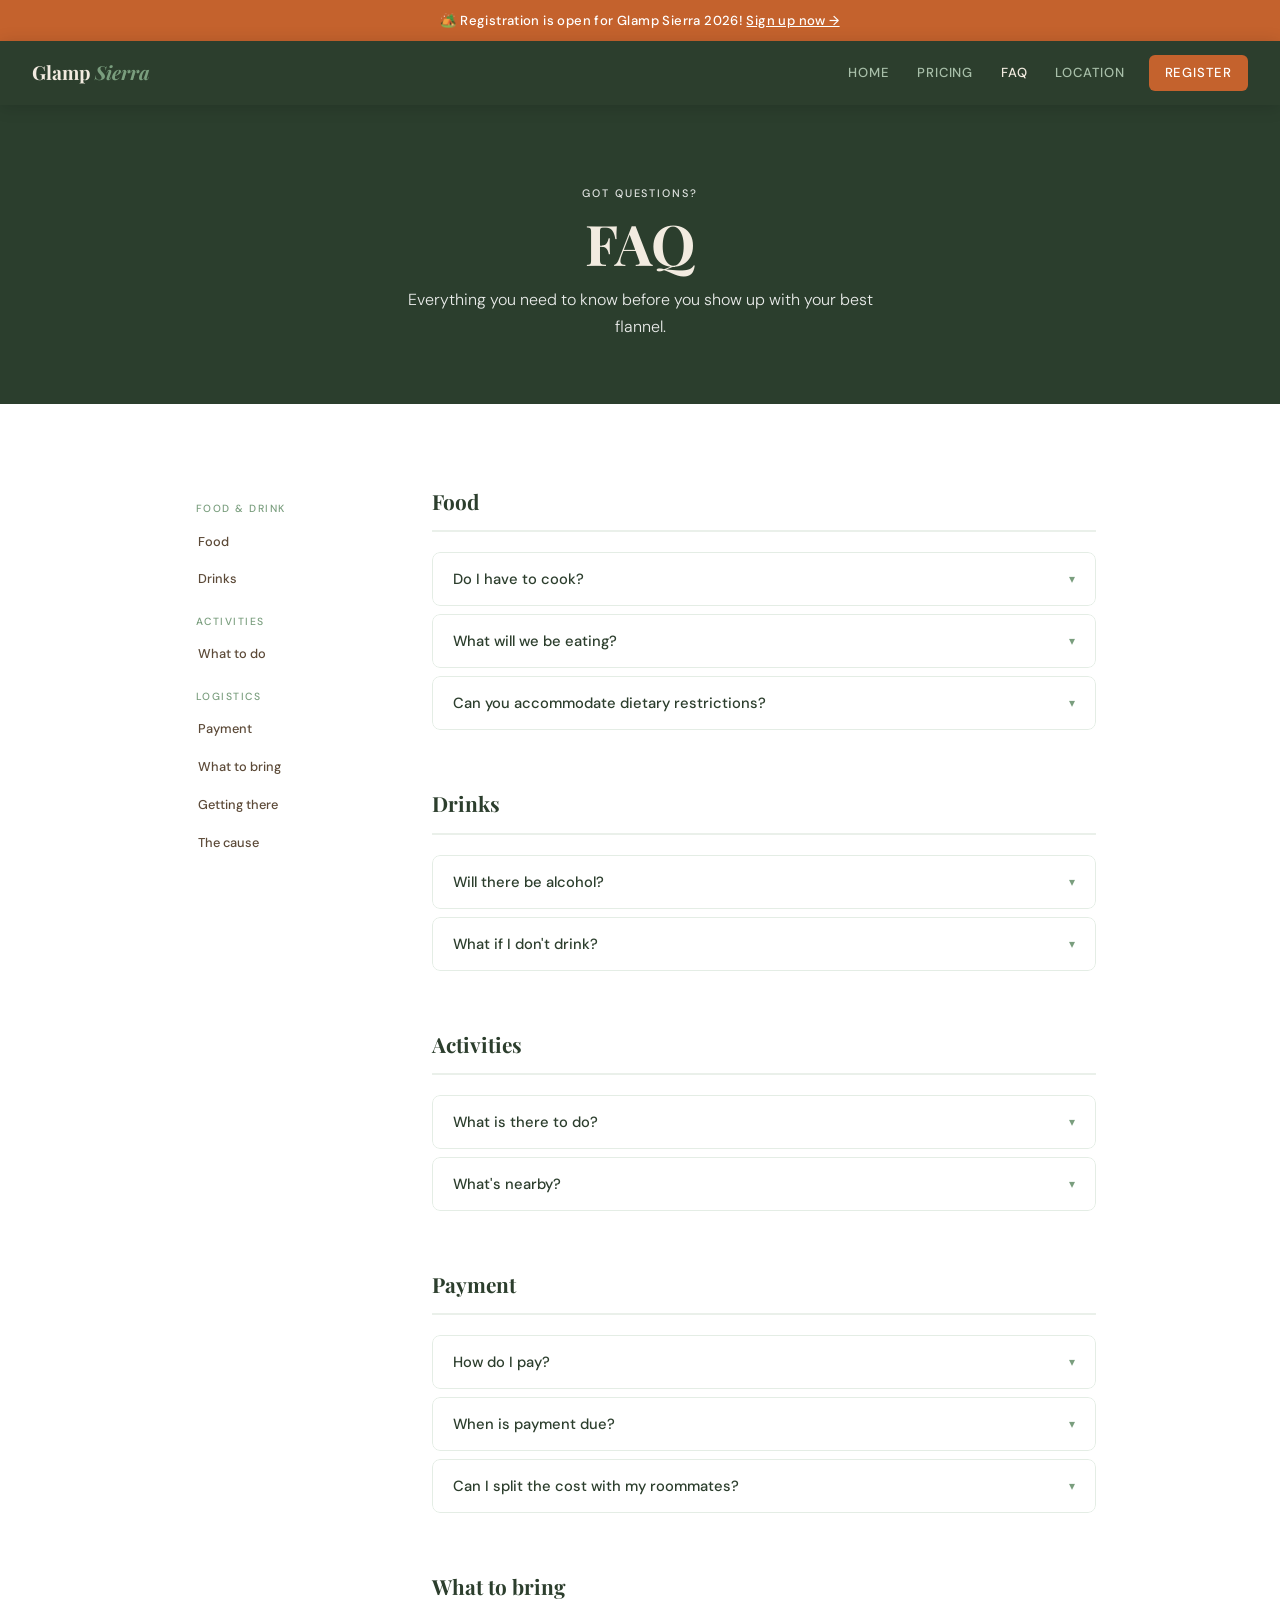
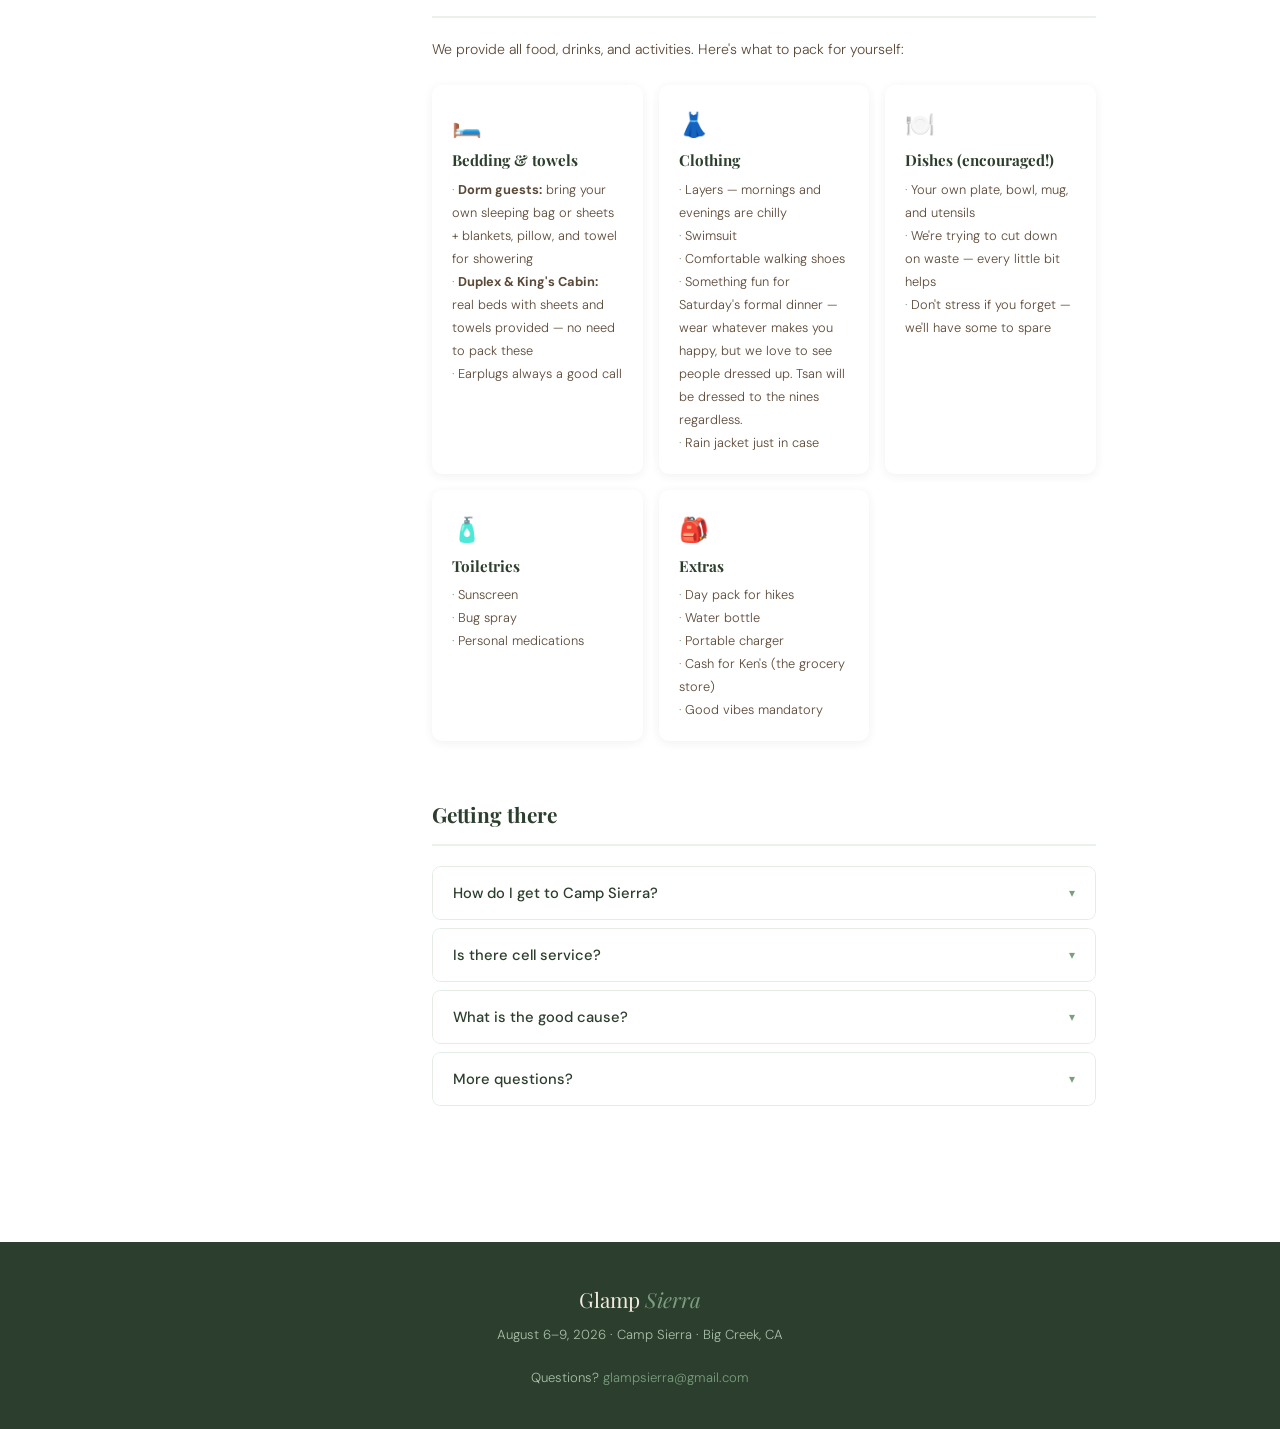
==== faq.html @ 7d4b9137 "Add files via upload" ====
<!DOCTYPE html>
<html lang="en">
<head>
<meta charset="UTF-8">
<meta name="viewport" content="width=device-width, initial-scale=1.0">
<title>FAQ — Glamp Sierra 2026</title>
<!-- Open Graph / iMessage / social preview -->
<!-- 📸 REPLACE the og:image URL below with your actual image URL once uploaded to GitHub -->
<meta property="og:type"        content="website">
<meta property="og:url"         content="https://www.glampsierra.com/faq">
<meta property="og:title"       content="FAQ — Glamp Sierra 2026">
<meta property="og:description" content="Everything you need to know before you show up with your best flannel.">
<meta property="og:image"       content="https://glampsierra.github.io/glamp-sierra/images/preview.jpeg">
<meta name="twitter:card"       content="summary_large_image">
<meta name="twitter:image"      content="https://glampsierra.github.io/glamp-sierra/images/preview.jpeg">
<link href="https://fonts.googleapis.com/css2?family=Playfair+Display:ital,wght@0,700;1,400&family=DM+Sans:wght@300;400;500&display=swap" rel="stylesheet">
<link rel="stylesheet" href="shared.css">
<style>
  .page-hero {
  background-image: url('images/dancing.jpeg');
}
.page-hero::before {
  background: rgba(44,62,45,0.65); /* adjust 0–1 for darkness */
}
.faq-layout { display: grid; grid-template-columns: 200px 1fr; gap: 3rem; align-items: start; }
@media (max-width: 700px) { .faq-layout { grid-template-columns: 1fr; } }

.faq-nav { position: sticky; top: 80px; }
.faq-nav a {
  display: block; font-size: 0.8rem; font-weight: 500; color: var(--bark);
  padding: 0.45rem 0.75rem; border-radius: 6px; text-decoration: none;
  border-left: 2px solid transparent; transition: all 0.2s;
  margin-bottom: 0.15rem;
}
.faq-nav a:hover { color: var(--pine); border-left-color: var(--sage); background: var(--mist); }
.faq-nav .faq-nav-section {
  font-size: 0.65rem; font-weight: 500; letter-spacing: 0.14em;
  text-transform: uppercase; color: var(--sage); margin: 1rem 0 0.4rem 0.75rem;
}

.faq-section { margin-bottom: 3.5rem; scroll-margin-top: 80px; }
.faq-section-title {
  font-family: 'Playfair Display', serif; font-size: 1.3rem; font-weight: 700;
  color: var(--pine); margin-bottom: 1.25rem; padding-bottom: 0.75rem;
  border-bottom: 2px solid var(--mist);
}

.faq-item { margin-bottom: 0.5rem; border-radius: 8px; overflow: hidden; }
.faq-q {
  width: 100%; text-align: left; background: var(--white);
  border: 1.5px solid #e4ede5; border-radius: 8px;
  padding: 1rem 1.25rem; font-family: 'DM Sans', sans-serif;
  font-size: 0.92rem; font-weight: 500; color: var(--pine);
  cursor: pointer; display: flex; justify-content: space-between; align-items: center;
  transition: all 0.2s;
}
.faq-q:hover { background: var(--mist); border-color: var(--sage); }
.faq-q.open { background: var(--mist); border-color: var(--pine); border-radius: 8px 8px 0 0; }
.faq-q .chevron { font-size: 0.75rem; transition: transform 0.2s; color: var(--sage); }
.faq-q.open .chevron { transform: rotate(180deg); }
.faq-a {
  display: none; padding: 1rem 1.25rem 1.25rem;
  background: var(--mist); border: 1.5px solid var(--pine);
  border-top: none; border-radius: 0 0 8px 8px;
  font-size: 0.88rem; color: var(--bark); line-height: 1.75;
}
.faq-a.open { display: block; }
.faq-a a { color: var(--ember); }

/* What to bring */
.bring-grid { display: grid; grid-template-columns: repeat(auto-fit, minmax(200px, 1fr)); gap: 1rem; margin-top: 1.25rem; }
.bring-card {
  background: var(--white); border-radius: 10px; padding: 1.25rem;
  box-shadow: 0 2px 10px rgba(44,62,45,0.07);
}
.bring-card .bring-icon { font-size: 1.5rem; margin-bottom: 0.5rem; }
.bring-card h4 { font-family: 'Playfair Display', serif; font-size: 0.95rem; color: var(--pine); margin-bottom: 0.5rem; }
.bring-card ul { list-style: none; font-size: 0.8rem; color: var(--bark); line-height: 1.8; }
.bring-card ul li::before { content: '· '; color: var(--sage); }
</style>
</head>
<body>

<div class="announce">
  🏕️ Registration is open for Glamp Sierra 2026! <a href="registration.html">Sign up now →</a>
</div>

<nav>
  <a href="index.html" class="nav-logo">Glamp <em>Sierra</em></a>
  <button class="nav-hamburger" onclick="this.nextElementSibling.classList.toggle('open')" aria-label="Menu">
    <span></span><span></span><span></span>
  </button>
  <div class="nav-links">
    <a href="index.html">Home</a>
    <a href="pricing.html">Pricing</a>
    <a href="faq.html" class="active">FAQ</a>
    <a href="location.html">Location</a>
    <a href="registration.html" class="register-link">Register</a>
  </div>
</nav>

<div class="page-hero">
  <span class="eyebrow">Got questions?</span>
  <h1>FAQ</h1>
  <p>Everything you need to know before you show up with your best flannel.</p>
</div>

<section class="section">
  <div class="container">
    <div class="faq-layout">

      <!-- Sidebar nav -->
      <aside class="faq-nav" id="faqNav">
        <div class="faq-nav-section">Food & Drink</div>
        <a href="#food">Food</a>
        <a href="#drinks">Drinks</a>
        <div class="faq-nav-section">Activities</div>
        <a href="#activities">What to do</a>
        <div class="faq-nav-section">Logistics</div>
        <a href="#payment">Payment</a>
        <a href="#bring">What to bring</a>
        <a href="#getting-there">Getting there</a>
        <a href="#getting-there">The cause</a>
      </aside>

      <!-- FAQ content -->
      <div>

        <div class="faq-section" id="food">
          <div class="faq-section-title">Food</div>

          <div class="faq-item">
            <button class="faq-q" onclick="toggleFaq(this)">Do I have to cook? <span class="chevron">▾</span></button>
            <div class="faq-a">Nope, no cooking for you! Meals are provided all weekend (we even like vegans). Most importantly, the coffee will be just as strong.</div>
          </div>

          <div class="faq-item">
            <button class="faq-q" onclick="toggleFaq(this)">What will we be eating? <span class="chevron">▾</span></button>
            <div class="faq-a">It's Glamping, so no beans n' franks. Menu planning is underway, but by popular demand we'll have beignets and coffee for those of you who missed JazzFest. Saturday's formal dinner will feature Italian cheeses to go with some amazing sparkling waters.</div>
          </div>

          <div class="faq-item">
            <button class="faq-q" onclick="toggleFaq(this)">Can you accommodate dietary restrictions? <span class="chevron">▾</span></button>
            <div class="faq-a">Yes! Please note any dietary restrictions or allergies in your registration (vegetarian, gluten-free, shellfish allergy, no red meat, etc.) and we'll make sure you're taken care of.</div>
          </div>
        </div>

        <div class="faq-section" id="drinks">
          <div class="faq-section-title">Drinks</div>

          <div class="faq-item">
            <button class="faq-q" onclick="toggleFaq(this)">Will there be alcohol? <span class="chevron">▾</span></button>
            <div class="faq-a">It's glamping, folks — have you met us? Besides our nightly wine and cheese, last year's gin tasting will be replaced with a single malt scotch tasting led by Noah "I-canna-do-it-Captain" Friedman-Biglin. Get yer eye droppers ready.</div>
          </div>

          <div class="faq-item">
            <button class="faq-q" onclick="toggleFaq(this)">What if I don't drink? <span class="chevron">▾</span></button>
            <div class="faq-a">No problem at all — choose the no-alcohol meal plan ($175/person) and you'll have full access to all meals plus a great selection of non-alcoholic beverages. You'll just save $75 and remember more of the weekend.</div>
          </div>
        </div>

        <div class="faq-section" id="activities">
          <div class="faq-section-title">Activities</div>

          <div class="faq-item">
            <button class="faq-q" onclick="toggleFaq(this)">What is there to do? <span class="chevron">▾</span></button>
            <div class="faq-a">Where do we begin. Besides the normal mountain-y things — hiking, swimming, eating, and drinking — we have a packed schedule:
              <br><br>
              <strong>Food & drink events:</strong> Nightly wine and cheese, cheese fondue, a featured tasting, and a formal Saturday dinner.
              <br><br>
              <strong>Activities:</strong> Movie night, arts & crafts (dish towel stamping with a carved potato — yes, really), meteor shower watching, pontoon boat rental on the lake (great for watching Kevin train for a triathlon from a comfortable seated position, with snacks), and Noah leading a hike (attendance strongly encouraged for finding your way back to camp afterwards).
              <br><br>
              <strong>Games:</strong> Celebrity — our beloved and highly competitive group guessing game, similar to Taboo/Fishbowl. Teams take turns guessing famous names from clues. It's chaotic, it's intense, and it's the source of about 40% of Glamp Sierra's most memorable moments. Rules explained at camp. Jeffrey is still not allowed to nominate German royalty from the 18th century. There's also a strong rumor of game night featuring bid whist, dominoes (Wedel Rules), cribbage, and full-contact butterfly wrestling.
              <br><br>
              Glamping is a collaborative effort — if you'd like to lead an activity, let us know!
            </div>
          </div>

          <div class="faq-item">
            <button class="faq-q" onclick="toggleFaq(this)">What's nearby? <span class="chevron">▾</span></button>
            <div class="faq-a">Camp Sierra is 8 miles (15 min) from Shaver Lake, which has boat rentals, swimming beaches, and several restaurants and bars. Huntington Lake is 7 miles (25 min) away with swimming and boating. The area has excellent hiking — check the <a href="location.html">Location page</a> for our favorites.</div>
          </div>
        </div>

        <div class="faq-section" id="payment">
          <div class="faq-section-title">Payment</div>

          <div class="faq-item">
            <button class="faq-q" onclick="toggleFaq(this)">How do I pay? <span class="chevron">▾</span></button>
            <div class="faq-a">After you complete registration, you'll see payment instructions for the method you chose: Venmo, Zelle, PayPal (friends &amp; family), or check at camp. For Venmo, PayPal, and Zelle — please send as friends &amp; family to avoid fees. Include your name in the memo so we can match your payment.</div>
          </div>

          <div class="faq-item">
            <button class="faq-q" onclick="toggleFaq(this)">When is payment due? <span class="chevron">▾</span></button>
            <div class="faq-a">We ask that you send payment at your earliest convenience after registering — just don't make us chase you down at camp! 
              <br><br>
              If you have any issues, just reach out at <a href="mailto:glampsierra@gmail.com">glampsierra@gmail.com</a> and we'll work something out.</div>
          </div>

          <div class="faq-item">
            <button class="faq-q" onclick="toggleFaq(this)">Can I split the cost with my roommates? <span class="chevron">▾</span></button>
            <div class="faq-a">Absolutely! You have two options:
              <br><br>
              <strong>Option 1 — Register as a group:</strong> One person registers the whole room, adds all roommates, and pays the full total. You'll then handle collecting from your friends yourself — Venmo requests, the honor system, whatever works for your crew. We trust you.
              <br><br>
              <strong>Option 2 — Register individually:</strong> One person books the room first, then everyone else uses the "Join a reservation" option to add themselves separately. Each person pays their own share directly. Easy, no IOUs required.
              <br><br>
              Up to you!
            </div>
          </div>
        </div>

        <div class="faq-section" id="bring">
          <div class="faq-section-title">What to bring</div>
          <p style="color:var(--bark);font-size:0.88rem;margin-bottom:1.5rem;">We provide all food, drinks, and activities. Here's what to pack for yourself:</p>

          <div class="bring-grid">
            <div class="bring-card">
              <div class="bring-icon">🛏️</div>
              <h4>Bedding & towels</h4>
              <ul>
                <li><strong>Dorm guests:</strong> bring your own sleeping bag or sheets + blankets, pillow, and towel for showering</li>
                <li><strong>Duplex & King's Cabin:</strong> real beds with sheets and towels provided — no need to pack these</li>
                <li>Earplugs always a good call</li>
              </ul>
            </div>
            <div class="bring-card">
              <div class="bring-icon">👗</div>
              <h4>Clothing</h4>
              <ul>
                <li>Layers — mornings and evenings are chilly</li>
                <li>Swimsuit</li>
                <li>Comfortable walking shoes</li>
                <li>Something fun for Saturday's formal dinner — wear whatever makes you happy, but we love to see people dressed up. Tsan will be dressed to the nines regardless.</li>
                <li>Rain jacket just in case</li>
              </ul>
            </div>
            <div class="bring-card">
              <div class="bring-icon">🍽️</div>
              <h4>Dishes (encouraged!)</h4>
              <ul>
                <li>Your own plate, bowl, mug, and utensils</li>
                <li>We're trying to cut down on waste — every little bit helps</li>
                <li>Don't stress if you forget — we'll have some to spare</li>
              </ul>
            </div>
            <div class="bring-card">
              <div class="bring-icon">🧴</div>
              <h4>Toiletries</h4>
              <ul>
                <li>Sunscreen</li>
                <li>Bug spray</li>
                <li>Personal medications</li>
              </ul>
            </div>
            <div class="bring-card">
              <div class="bring-icon">🎒</div>
              <h4>Extras</h4>
              <ul>
                <li>Day pack for hikes</li>
                <li>Water bottle</li>
                <li>Portable charger</li>
                <li>Cash for Ken's (the grocery store)</li>
                <li>Good vibes mandatory</li>
              </ul>
            </div>
          </div>
        </div>

        <div class="faq-section" id="getting-there">
          <div class="faq-section-title">Getting there</div>

          <div class="faq-item">
            <button class="faq-q" onclick="toggleFaq(this)">How do I get to Camp Sierra? <span class="chevron">▾</span></button>
            <div class="faq-a">Camp Sierra is located at 40801 CA-168, Big Creek, CA 93605 in the Sierra Nevada mountains — about 60 miles northeast of Fresno. See the <a href="location.html">Location page</a> for a map and directions.</div>
          </div>

          <div class="faq-item">
            <button class="faq-q" onclick="toggleFaq(this)">Is there cell service? <span class="chevron">▾</span></button>
            <div class="faq-a">Verizon works great, AT&T is decent, and everyone else is on their own. WiFi is available in the lodge buildings. Download your offline maps before you head up the mountain just in case.</div>
          </div>

          <div class="faq-item">
            <button class="faq-q" onclick="toggleFaq(this)">What is the good cause? <span class="chevron">▾</span></button>
            <div class="faq-a">Camp Sierra holds a very special place in the hearts of our organizers Tsan and Molly, who both grew up going to family camp here. In September 2020, the Creek Fire — one of the largest wildfires in California history — started just half a mile from camp. Luckily the majority of camp was spared, but the outdoor chapel burned to the ground and the surrounding area was badly damaged. Camp Sierra is actively rebuilding, and groups like ours renting the facilities make a real difference to their operating budget. We come back every year because we want to make sure this special place sticks around for many more generations to enjoy.
              <br><br>
              You'll notice the burn area as you drive in — but look beyond it, because the wildflowers are beginning to grow back, and it's genuinely beautiful.
            </div>
          </div>

          <div class="faq-item">
            <button class="faq-q" onclick="toggleFaq(this)">More questions? <span class="chevron">▾</span></button>
            <div class="faq-a">Email us at <a href="mailto:glampsierra@gmail.com">glampsierra@gmail.com</a> — we're happy to help.</div>
          </div>
        </div>

      </div>
    </div>
  </div>
</section>

<footer>
  <span class="footer-logo">Glamp <em>Sierra</em></span>
  August 6–9, 2026 · Camp Sierra · Big Creek, CA<br><br>
  Questions? <a href="mailto:glampsierra@gmail.com">glampsierra@gmail.com</a>
</footer>

<script>
function toggleFaq(btn) {
  const answer = btn.nextElementSibling;
  const isOpen = btn.classList.contains('open');
  // close all
  document.querySelectorAll('.faq-q.open').forEach(b => { b.classList.remove('open'); b.nextElementSibling.classList.remove('open'); });
  if (!isOpen) { btn.classList.add('open'); answer.classList.add('open'); }
}
document.querySelectorAll('.nav-links a').forEach(a => {
  a.addEventListener('click', () => document.querySelector('.nav-links').classList.remove('open'));
});
</script>
</body>
</html>
---- shared.css ----
/* ── Reset & tokens ── */
*, *::before, *::after { box-sizing: border-box; margin: 0; padding: 0; }

:root {
  --pine:   #2C3E2D;
  --pine2:  #3d5a3e;
  --sage:   #7A9E7E;
  --sage2:  #a8bfa9;
  --dawn:   #F2EBE0;
  --ember:  #C4622D;
  --bark:   #5C4A38;
  --mist:   #EAF0EA;
  --white:  #FFFFFF;
  --gray:   #f7f7f5;
  --text:   #2C3E2D;
  --radius: 12px;
}

html { scroll-behavior: smooth; }

body {
  font-family: 'DM Sans', sans-serif;
  font-weight: 300;
  color: var(--text);
  background: var(--white);
  line-height: 1.65;
}

/* ── Typography ── */
h1, h2, h3, h4 {
  font-family: 'Playfair Display', serif;
  font-weight: 700;
  line-height: 1.15;
}
em { font-style: italic; color: var(--sage); }
a { color: var(--ember); text-decoration: none; }
a:hover { text-decoration: underline; }

/* ── Nav ── */
nav {
  position: sticky; top: 0; z-index: 100;
  background: var(--pine);
  display: flex; align-items: center; justify-content: space-between;
  padding: 0 2rem;
  height: 64px;
  box-shadow: 0 2px 16px rgba(0,0,0,0.15);
}
.nav-logo {
  font-family: 'Playfair Display', serif;
  font-size: 1.2rem;
  color: var(--dawn);
  font-weight: 700;
  text-decoration: none;
}
.nav-logo em { color: var(--sage); font-style: italic; }
.nav-links { display: flex; gap: 0.25rem; align-items: center; }
.nav-links a {
  color: var(--sage2);
  font-size: 0.82rem;
  font-weight: 500;
  letter-spacing: 0.06em;
  text-transform: uppercase;
  padding: 0.4rem 0.75rem;
  border-radius: 6px;
  transition: all 0.2s;
  text-decoration: none;
}
.nav-links a:hover { color: var(--dawn); background: rgba(255,255,255,0.08); }
.nav-links a.active { color: var(--dawn); }
.nav-links .register-link {
  background: var(--ember);
  color: white !important;
  padding: 0.45rem 1rem;
  border-radius: 6px;
  margin-left: 0.5rem;
}
.nav-links .register-link:hover { background: #b0561f; }

/* Hamburger for mobile */
.nav-hamburger {
  display: none;
  flex-direction: column;
  gap: 5px;
  background: none;
  border: none;
  cursor: pointer;
  padding: 4px;
}
.nav-hamburger span {
  display: block; width: 24px; height: 2px;
  background: var(--dawn); border-radius: 2px;
  transition: all 0.2s;
}

@media (max-width: 680px) {
  .nav-links { display: none; flex-direction: column; position: absolute; top: 64px; left: 0; right: 0; background: var(--pine); padding: 1rem; gap: 0.25rem; }
  .nav-links.open { display: flex; }
  .nav-links a { font-size: 0.9rem; padding: 0.6rem 1rem; }
  .nav-hamburger { display: flex; }
}

/* ── Announcement bar ── */
.announce {
  background: var(--ember);
  color: white;
  text-align: center;
  padding: 0.6rem 1rem;
  font-size: 0.82rem;
  font-weight: 500;
  letter-spacing: 0.03em;
}
.announce a { color: white; text-decoration: underline; }

/* ── Buttons ── */
.btn {
  display: inline-block;
  padding: 0.85rem 2rem;
  border-radius: 8px;
  font-family: 'DM Sans', sans-serif;
  font-size: 0.9rem;
  font-weight: 500;
  cursor: pointer;
  border: none;
  transition: all 0.2s;
  letter-spacing: 0.02em;
  text-decoration: none;
}
.btn-pine { background: var(--pine); color: var(--dawn); }
.btn-pine:hover { background: var(--pine2); text-decoration: none; color: var(--dawn); }
.btn-ember { background: var(--ember); color: white; }
.btn-ember:hover { background: #b0561f; text-decoration: none; color: white; }
.btn-outline { background: transparent; border: 2px solid var(--dawn); color: var(--dawn); }
.btn-outline:hover { background: rgba(255,255,255,0.1); text-decoration: none; color: var(--dawn); }

/* ── Layout helpers ── */
.container { max-width: 960px; margin: 0 auto; padding: 0 1.5rem; }
.container-wide { max-width: 1200px; margin: 0 auto; padding: 0 1.5rem; }
.section { padding: 5rem 0; }
.section-sm { padding: 3rem 0; }
.section-alt { background: var(--gray); }
.section-pine { background: var(--pine); color: var(--dawn); }
.section-dawn { background: var(--dawn); }

.eyebrow {
  font-size: 0.68rem;
  font-weight: 500;
  letter-spacing: 0.18em;
  text-transform: uppercase;
  color: var(--sage);
  margin-bottom: 0.5rem;
  display: block;
}
.section-pine .eyebrow { color: var(--sage2); }

/* ── Page hero (interior pages) ──
   TO ADD A BACKGROUND IMAGE to any page hero,
   add these lines in that page's <style> block:

   .page-hero {
     background-image: url('images/your-photo.jpg');
   }
   .page-hero::before {
     background: rgba(44,62,45,0.65);  ← adjust 0–1 for darkness
   }
*/
.page-hero {
  background-color: var(--pine);
  background-size: cover;
  background-position: center;
  padding: 5rem 1.5rem 4rem;
  text-align: center;
  position: relative;
}
.page-hero::before {
  content: '';
  position: absolute; inset: 0;
  background: rgba(44,62,45,0);
  pointer-events: none;
}
.page-hero > * { position: relative; }
.page-hero h1 { color: var(--dawn); font-size: clamp(2rem,5vw,3.5rem); margin-bottom: 0.75rem; }
.page-hero p { color: rgba(255,255,255,0.9); font-size: 1rem; max-width: 500px; margin: 0 auto; }
.page-hero .eyebrow { color: rgba(255,255,255,0.85); }

/* ── Footer ──*/
footer {
  background: var(--pine);
  color: var(--sage2);
  text-align: center;
  padding: 2.5rem 1rem;
  font-size: 0.82rem;
}
footer a { color: var(--sage); }
footer .footer-logo {
  font-family: 'Playfair Display', serif;
  font-size: 1.3rem;
  color: var(--dawn);
  margin-bottom: 0.5rem;
  display: block;
}
footer .footer-logo em { color: var(--sage); }

/* ── Cards ── */
.card {
  background: var(--white);
  border-radius: var(--radius);
  box-shadow: 0 2px 16px rgba(44,62,45,0.08);
  overflow: hidden;
}

/* ── Divider ── */
.divider {
  width: 48px; height: 3px;
  background: var(--ember);
  border-radius: 2px;
  margin: 1rem 0 1.5rem;
}
.divider-center { margin: 1rem auto 1.5rem; }

/* ── Responsive ── */
@media (max-width: 600px) {
  .section { padding: 3rem 0; }
  .section-sm { padding: 2rem 0; }
}
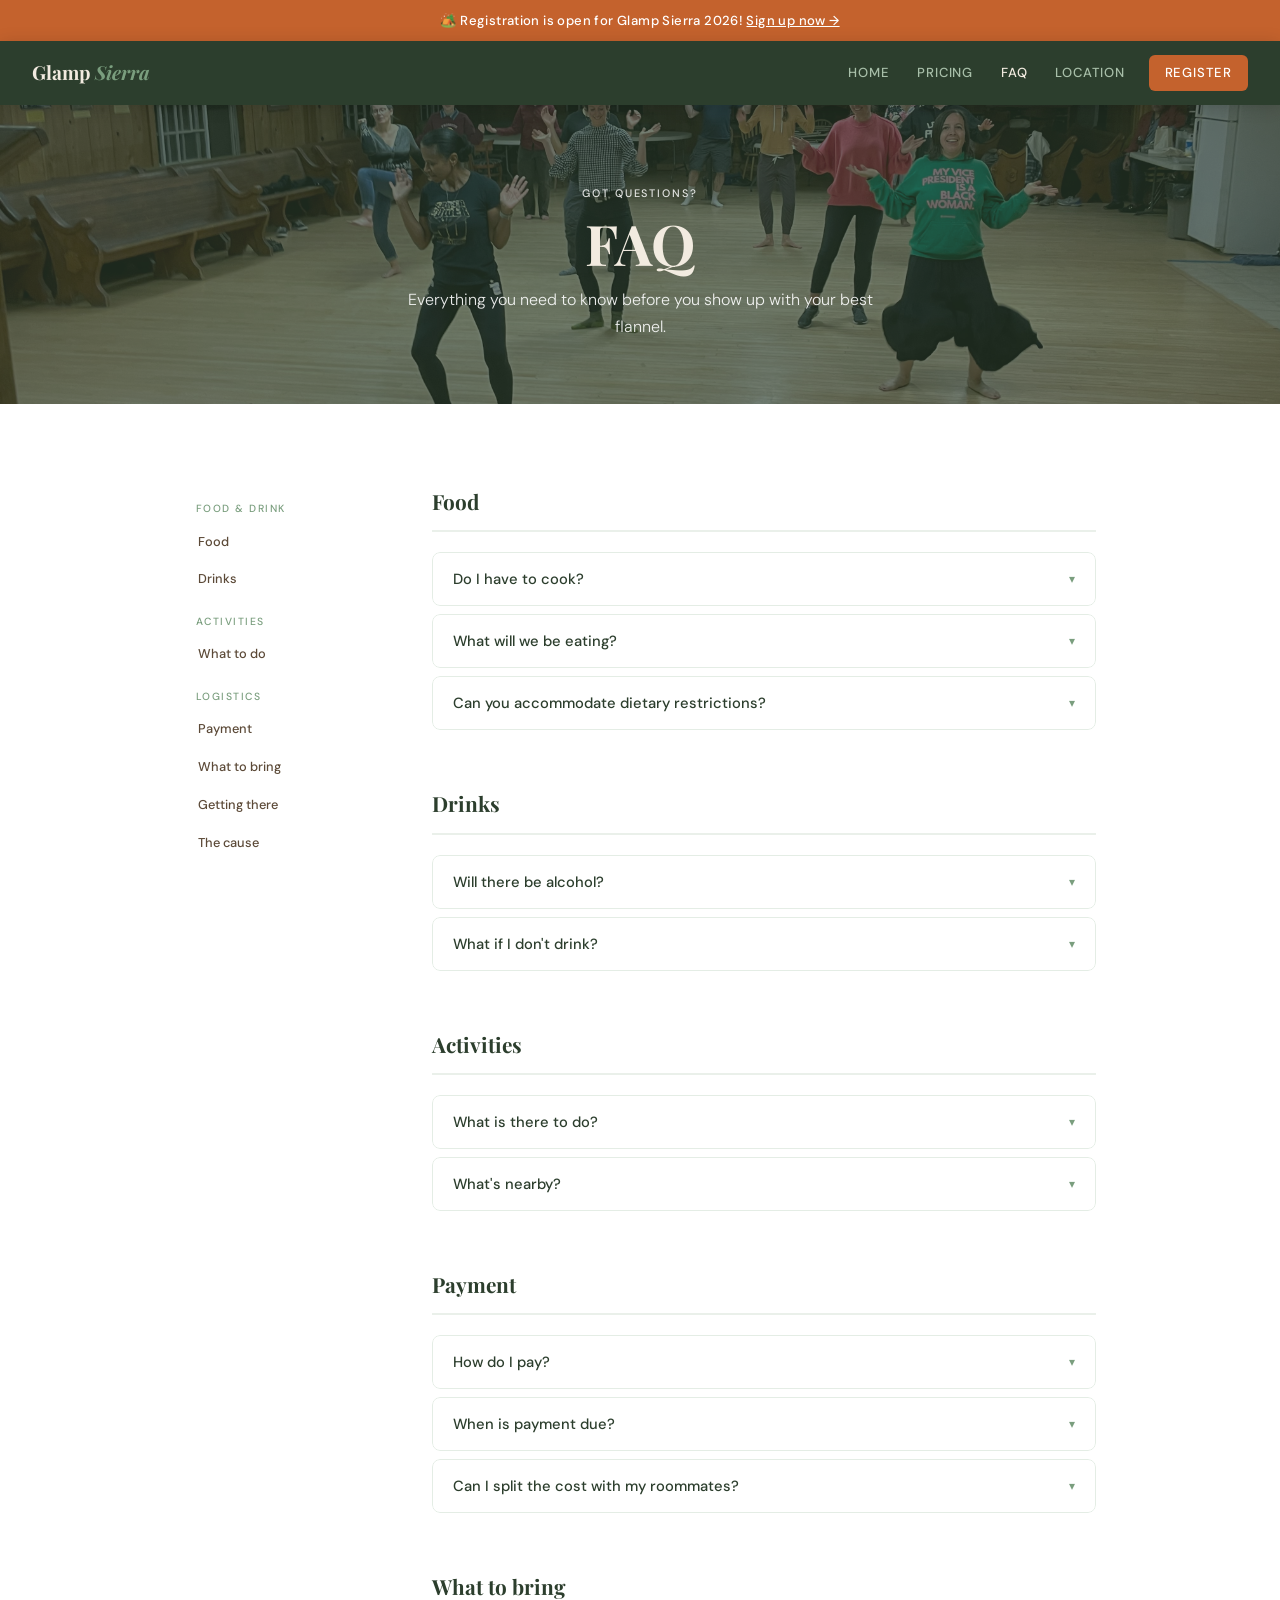
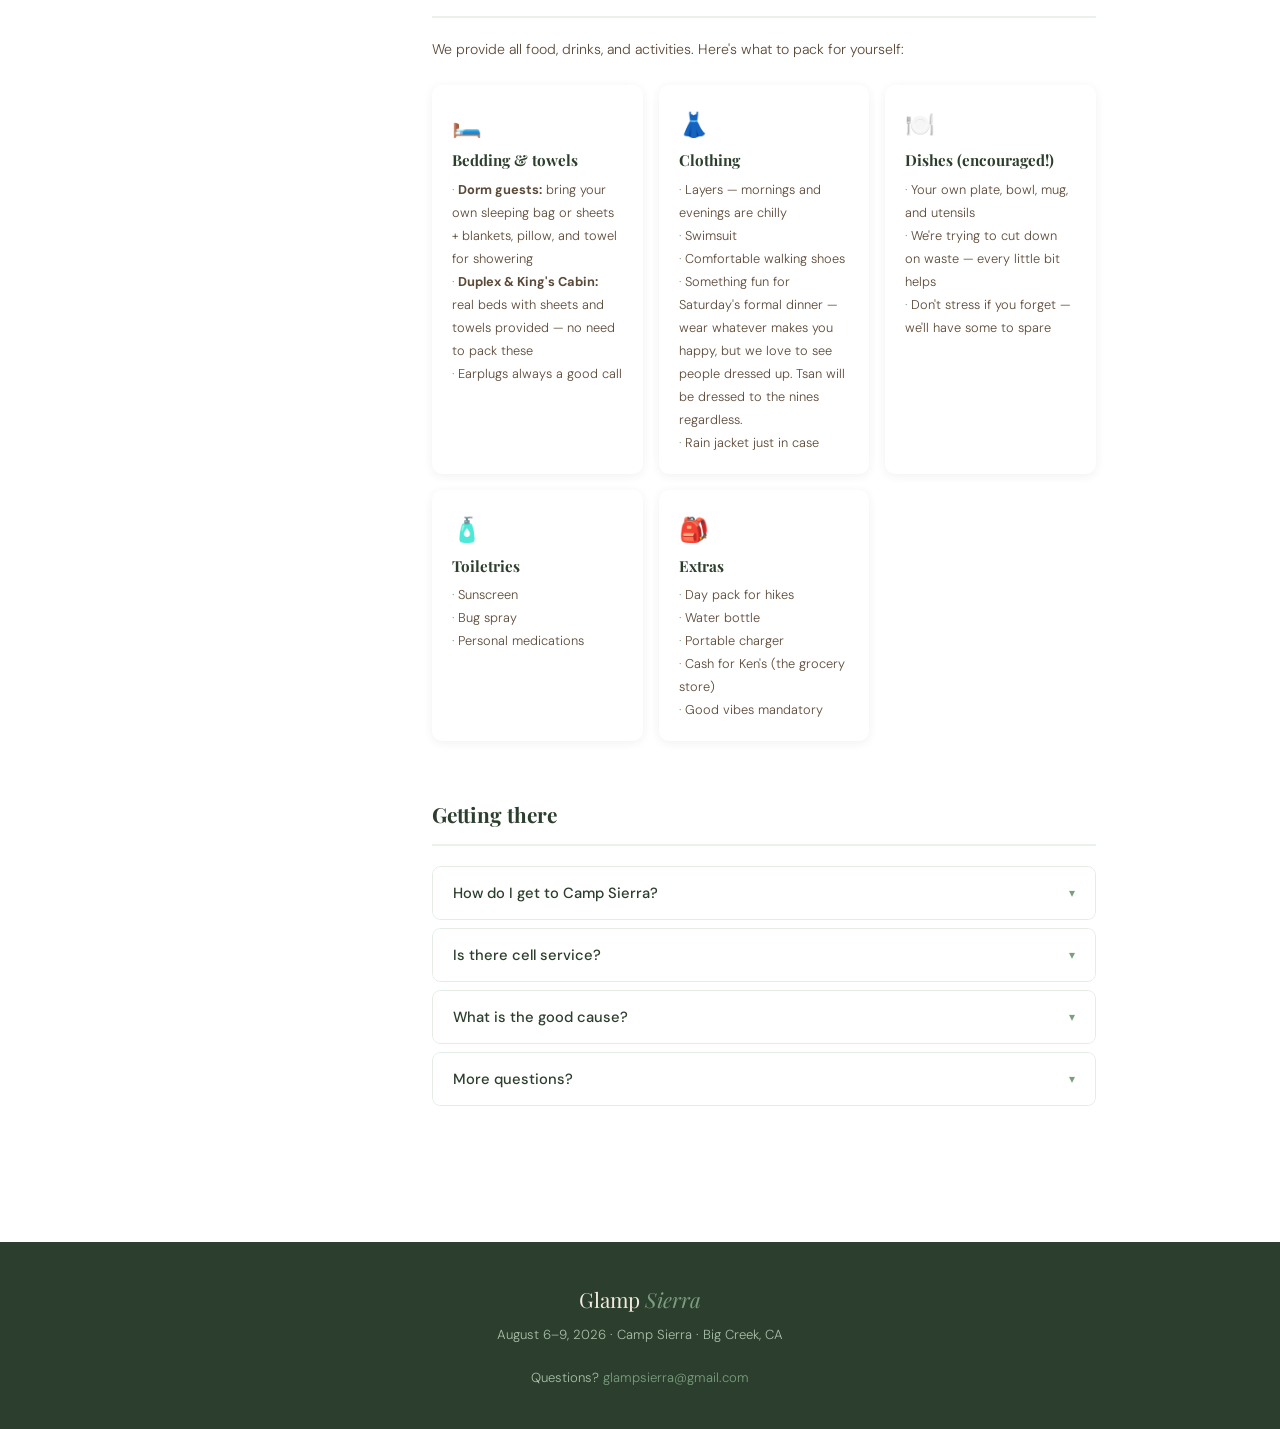
==== commit 598ae76e: "Add files via upload" ====
--- a/faq.html
+++ b/faq.html
@@ -10,9 +10,9 @@
 <meta property="og:url"         content="https://www.glampsierra.com/faq">
 <meta property="og:title"       content="FAQ — Glamp Sierra 2026">
 <meta property="og:description" content="Everything you need to know before you show up with your best flannel.">
-<meta property="og:image"       content="https://glampsierra.github.io/glamp-sierra/images/preview.jpeg">
+<meta property="og:image"       content="https://www.glampsierra.com/images/preview.jpeg">
 <meta name="twitter:card"       content="summary_large_image">
-<meta name="twitter:image"      content="https://glampsierra.github.io/glamp-sierra/images/preview.jpeg">
+<meta name="twitter:image"      content="https://www.glampsierra.com/images/preview.jpeg">
 <link href="https://fonts.googleapis.com/css2?family=Playfair+Display:ital,wght@0,700;1,400&family=DM+Sans:wght@300;400;500&display=swap" rel="stylesheet">
 <link rel="stylesheet" href="shared.css">
 <style>
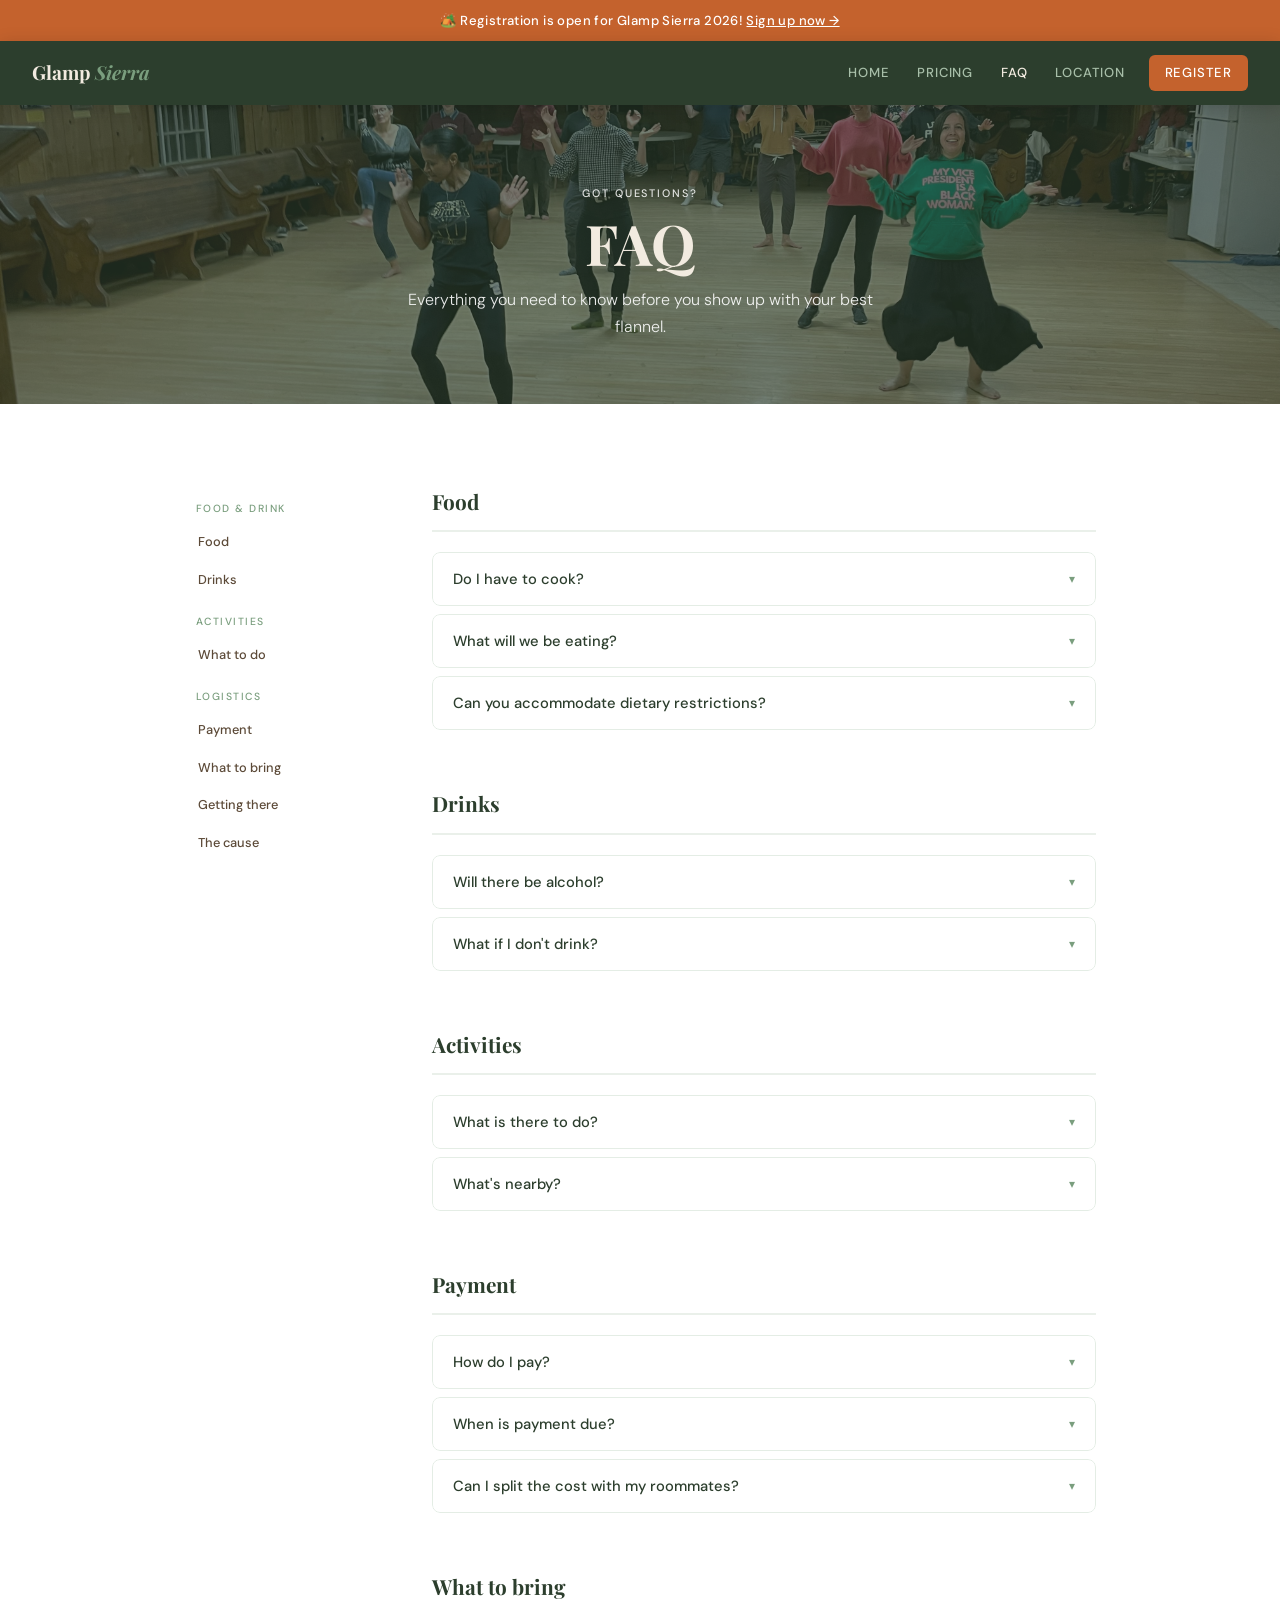
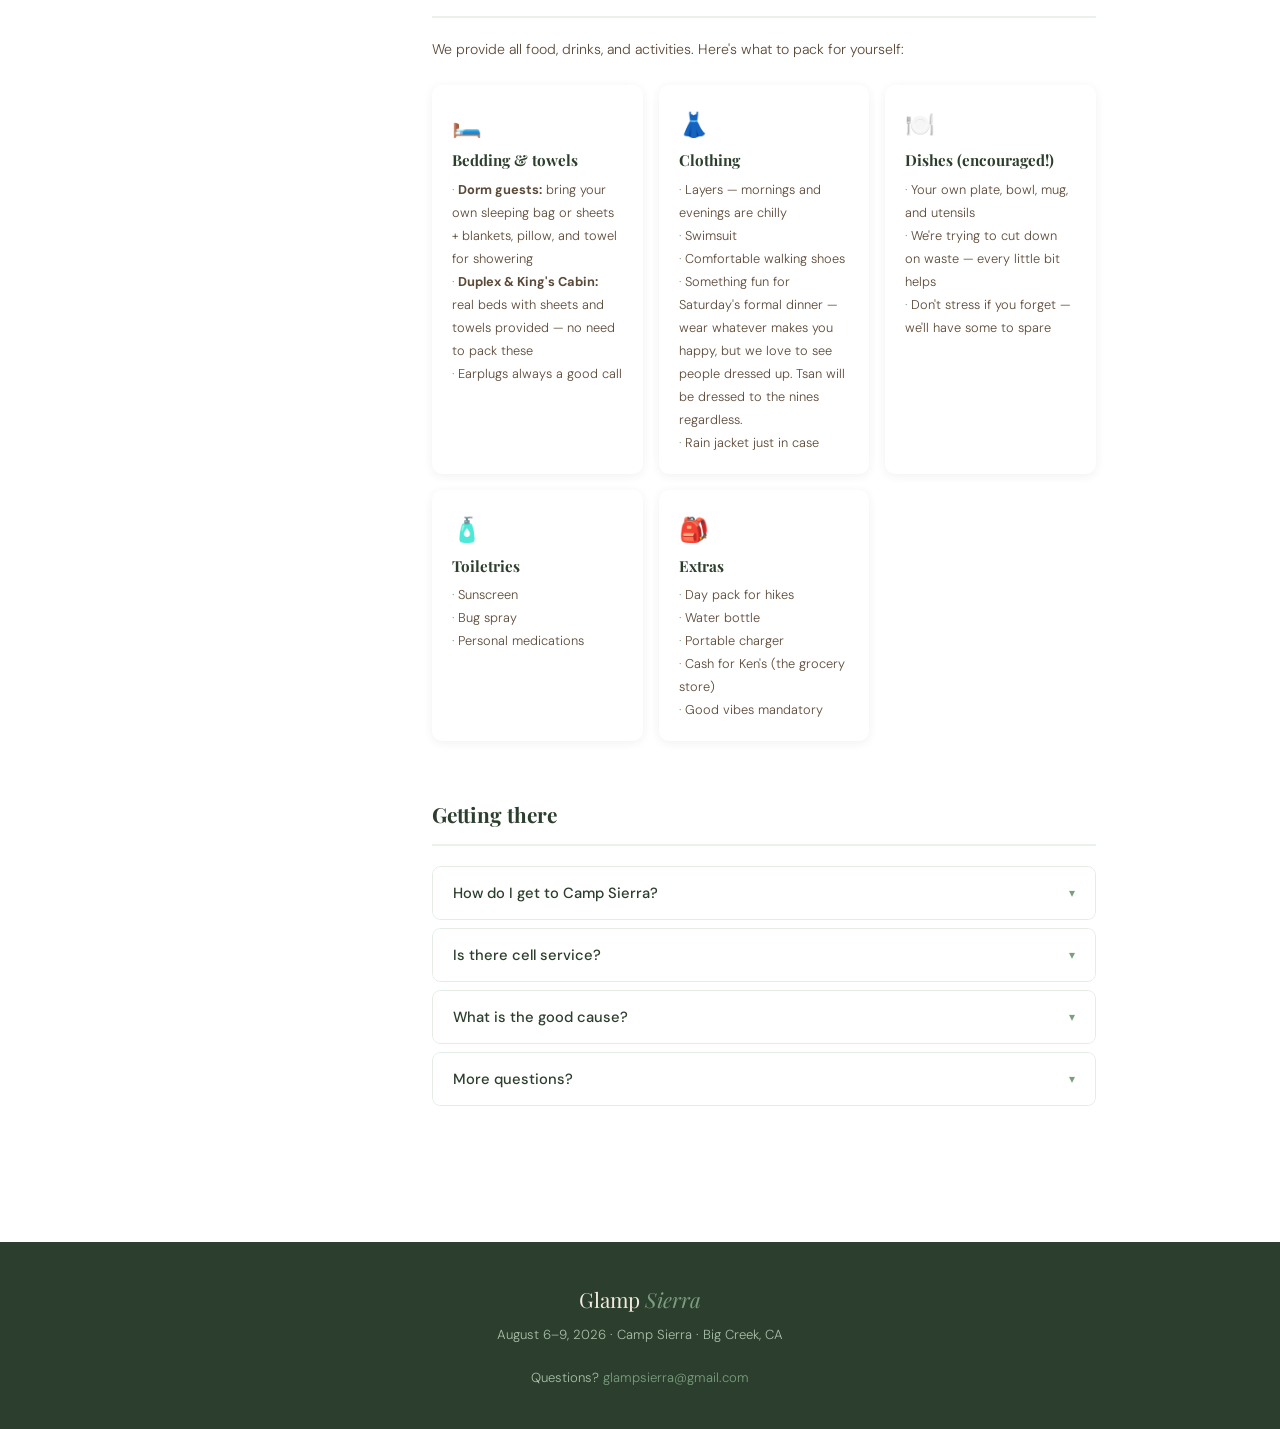
==== commit c33d94d3: "Add files via upload" ====
--- a/faq.html
+++ b/faq.html
@@ -77,6 +77,12 @@
 .bring-card h4 { font-family: 'Playfair Display', serif; font-size: 0.95rem; color: var(--pine); margin-bottom: 0.5rem; }
 .bring-card ul { list-style: none; font-size: 0.8rem; color: var(--bark); line-height: 1.8; }
 .bring-card ul li::before { content: '· '; color: var(--sage); }
+
+@media (max-width: 700px) {
+  .faq-nav { display: none; }
+  .faq-layout { grid-template-columns: 1fr; }
+}
+
 </style>
 </head>
 <body>
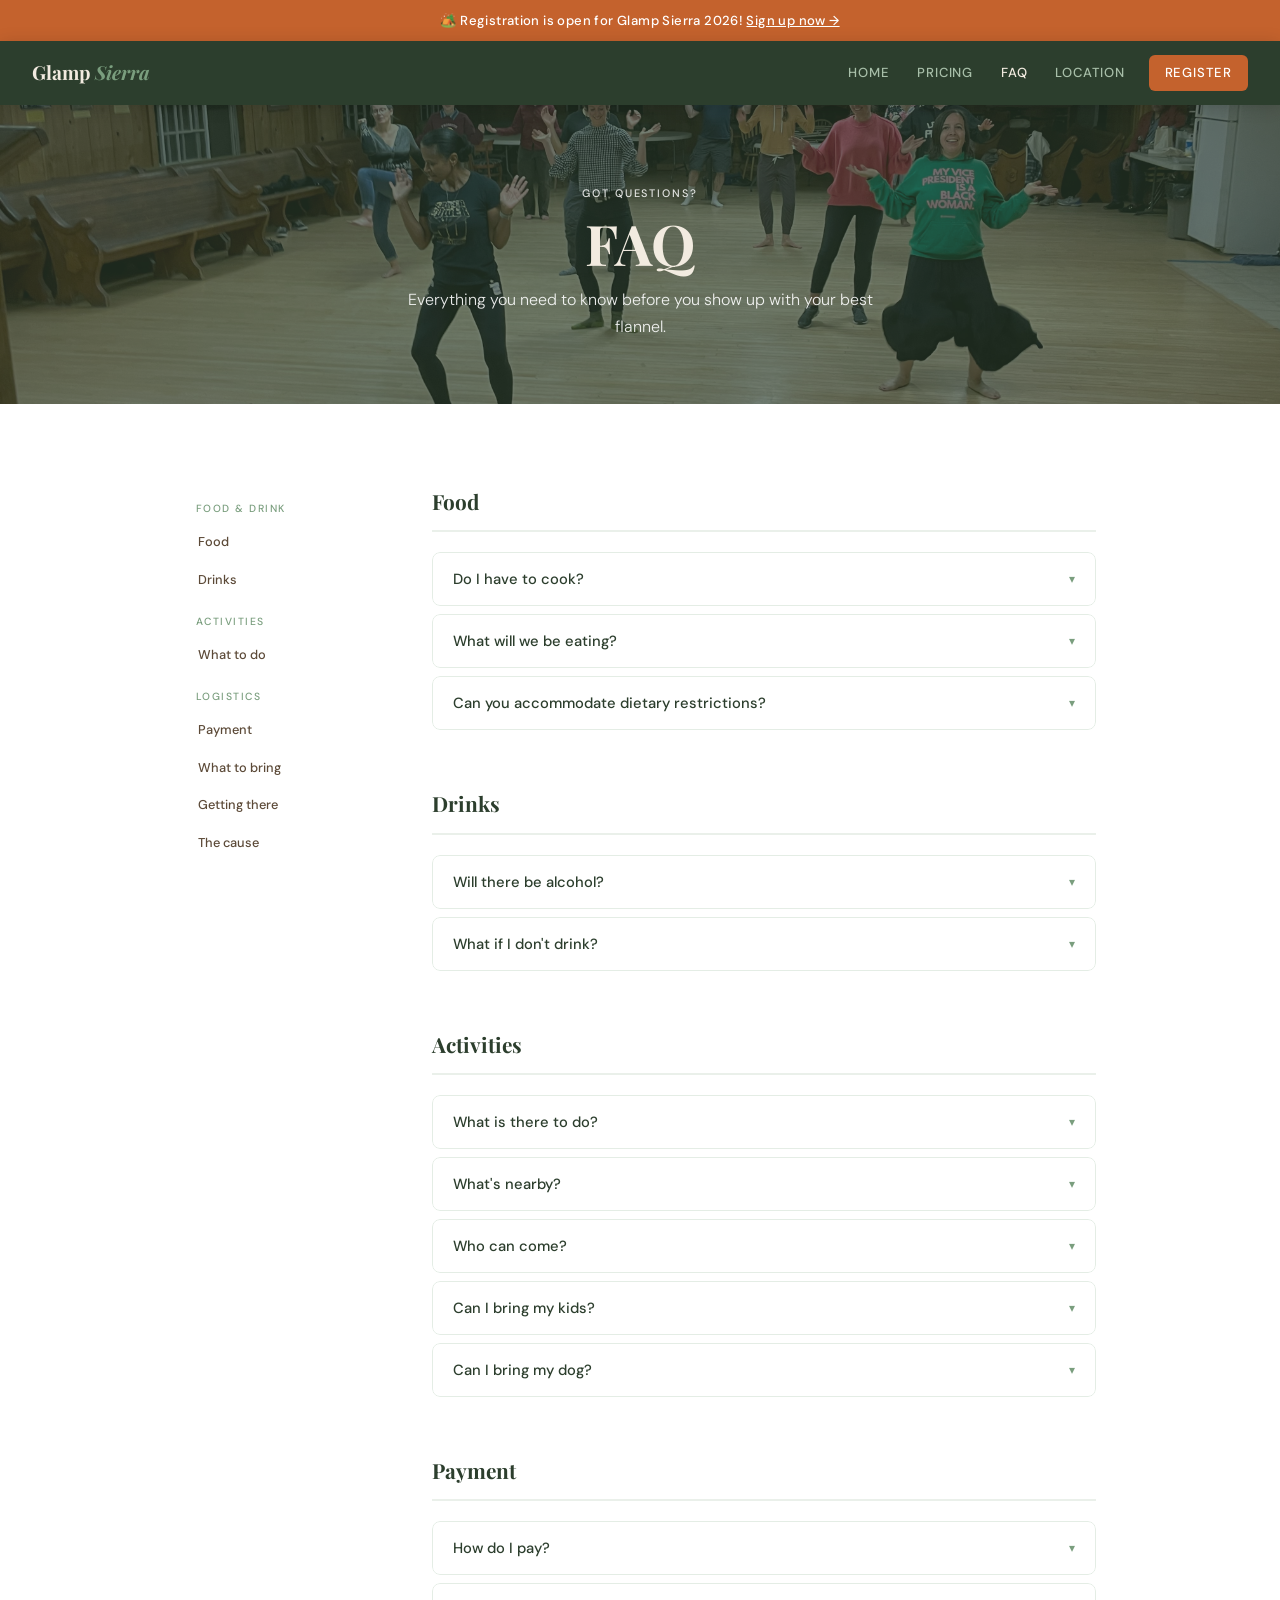
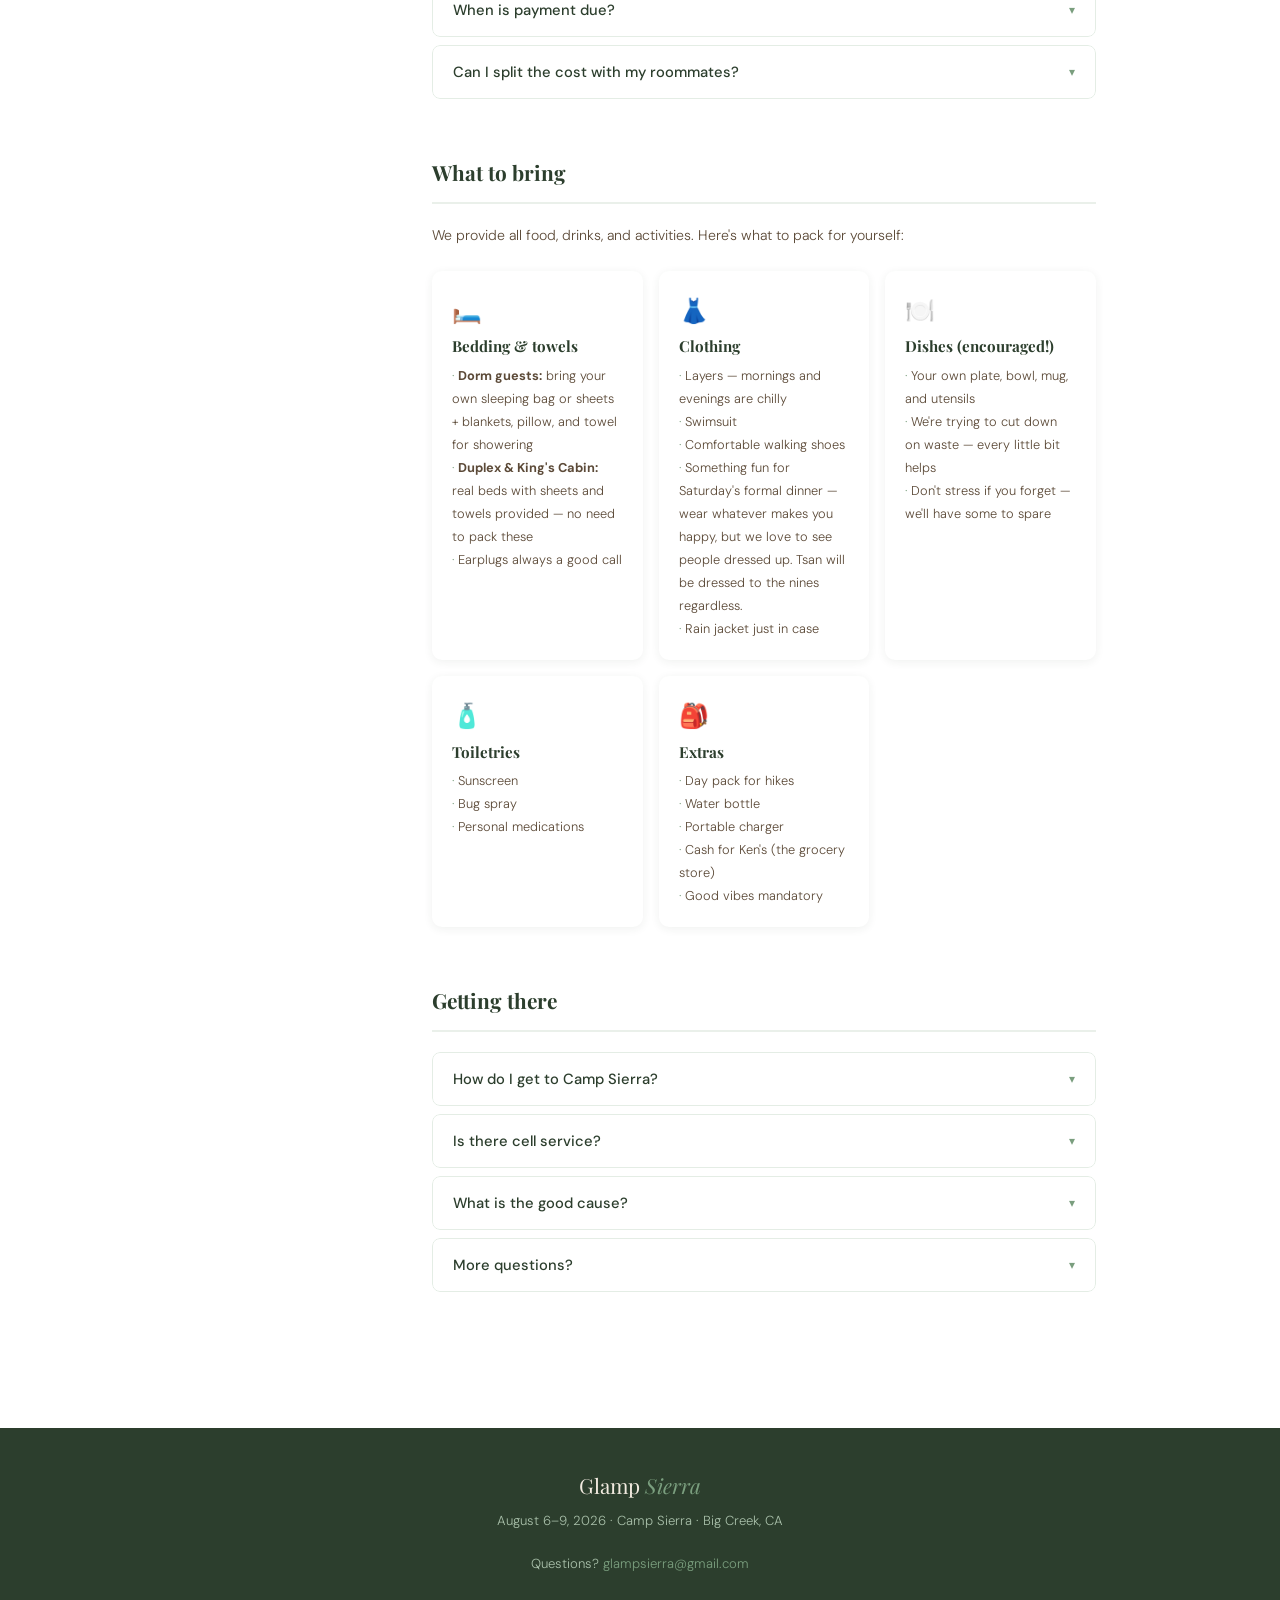
==== commit 5b636b11: "Add files via upload" ====
--- a/faq.html
+++ b/faq.html
@@ -2,6 +2,12 @@
 <html lang="en">
 <head>
 <meta charset="UTF-8">
+<link rel="icon" type="image/x-icon" href="favicon.ico">
+<link rel="icon" type="image/png" sizes="32x32" href="favicon-32x32.png">
+<link rel="icon" type="image/png" sizes="16x16" href="favicon-16x16.png">
+<link rel="apple-touch-icon" sizes="180x180" href="apple-touch-icon.png">
+<link rel="icon" type="image/png" sizes="192x192" href="android-chrome-192x192.png">
+<link rel="icon" type="image/png" sizes="512x512" href="android-chrome-512x512.png">
 <meta name="viewport" content="width=device-width, initial-scale=1.0">
 <title>FAQ — Glamp Sierra 2026</title>
 <!-- Open Graph / iMessage / social preview -->
@@ -137,7 +143,10 @@
 
           <div class="faq-item">
             <button class="faq-q" onclick="toggleFaq(this)">Do I have to cook? <span class="chevron">▾</span></button>
-            <div class="faq-a">Nope, no cooking for you! Meals are provided all weekend (we even like vegans). Most importantly, the coffee will be just as strong.</div>
+            <div class="faq-a">Nope, no cooking for you! Meals are provided all weekend (we even like vegans). Most importantly, the coffee will be just as strong.
+              <br><br>
+              Breakfast and dinner are provided every day — from Thursday dinner through Sunday breakfast. Lunch isn't included since most people head out for day trips, hikes, or boating. That said, we'll have sandwich fixings and snacks out during breakfast so you can throw together a bag lunch before you head out.
+            </div>
           </div>
 
           <div class="faq-item">
@@ -156,7 +165,7 @@
 
           <div class="faq-item">
             <button class="faq-q" onclick="toggleFaq(this)">Will there be alcohol? <span class="chevron">▾</span></button>
-            <div class="faq-a">It's glamping, folks — have you met us? Besides our nightly wine and cheese, last year's gin tasting will be replaced with a single malt scotch tasting led by Noah "I-canna-do-it-Captain" Friedman-Biglin. Get yer eye droppers ready.</div>
+            <div class="faq-a">It's glamping, folks — have you met us?</div>
           </div>
 
           <div class="faq-item">
@@ -186,6 +195,22 @@
             <button class="faq-q" onclick="toggleFaq(this)">What's nearby? <span class="chevron">▾</span></button>
             <div class="faq-a">Camp Sierra is 8 miles (15 min) from Shaver Lake, which has boat rentals, swimming beaches, and several restaurants and bars. Huntington Lake is 7 miles (25 min) away with swimming and boating. The area has excellent hiking — check the <a href="location.html">Location page</a> for our favorites.</div>
           </div>
+
+          <div class="faq-item">
+            <button class="faq-q" onclick="toggleFaq(this)">Who can come? <span class="chevron">▾</span></button>
+            <div class="faq-a">Glamp Sierra is open to everyone — returning Glampers, fresh faces, friends, family, coworkers, that person from the farmers market who seems fun. If you know someone who'd love a long weekend in the mountains with great food, great drinks, and great people, bring them. The more the merrier.</div>
+          </div>
+
+          <div class="faq-item">
+            <button class="faq-q" onclick="toggleFaq(this)">Can I bring my kids? <span class="chevron">▾</span></button>
+            <div class="faq-a">Absolutely — kids are welcome! Just know that Glamp Sierra is a self-directed weekend with no structured kids' programming or childcare. It works best for families who are comfortable with their little ones joining the general chaos of adult glamping. Older kids who can hang tend to have a blast.</div>
+          </div>
+
+          <div class="faq-item">
+            <button class="faq-q" onclick="toggleFaq(this)">Can I bring my dog? <span class="chevron">▾</span></button>
+            <div class="faq-a">Yes, with one condition: dogs are only permitted in the Duplex and King's Cabin lodging. No dogs in the Dorm (shared lodge building). Please make sure your pup is well-behaved around other people and clean up after them — we want to keep Camp Sierra's good graces for years to come.</div>
+          </div>
+
         </div>
 
         <div class="faq-section" id="payment">
